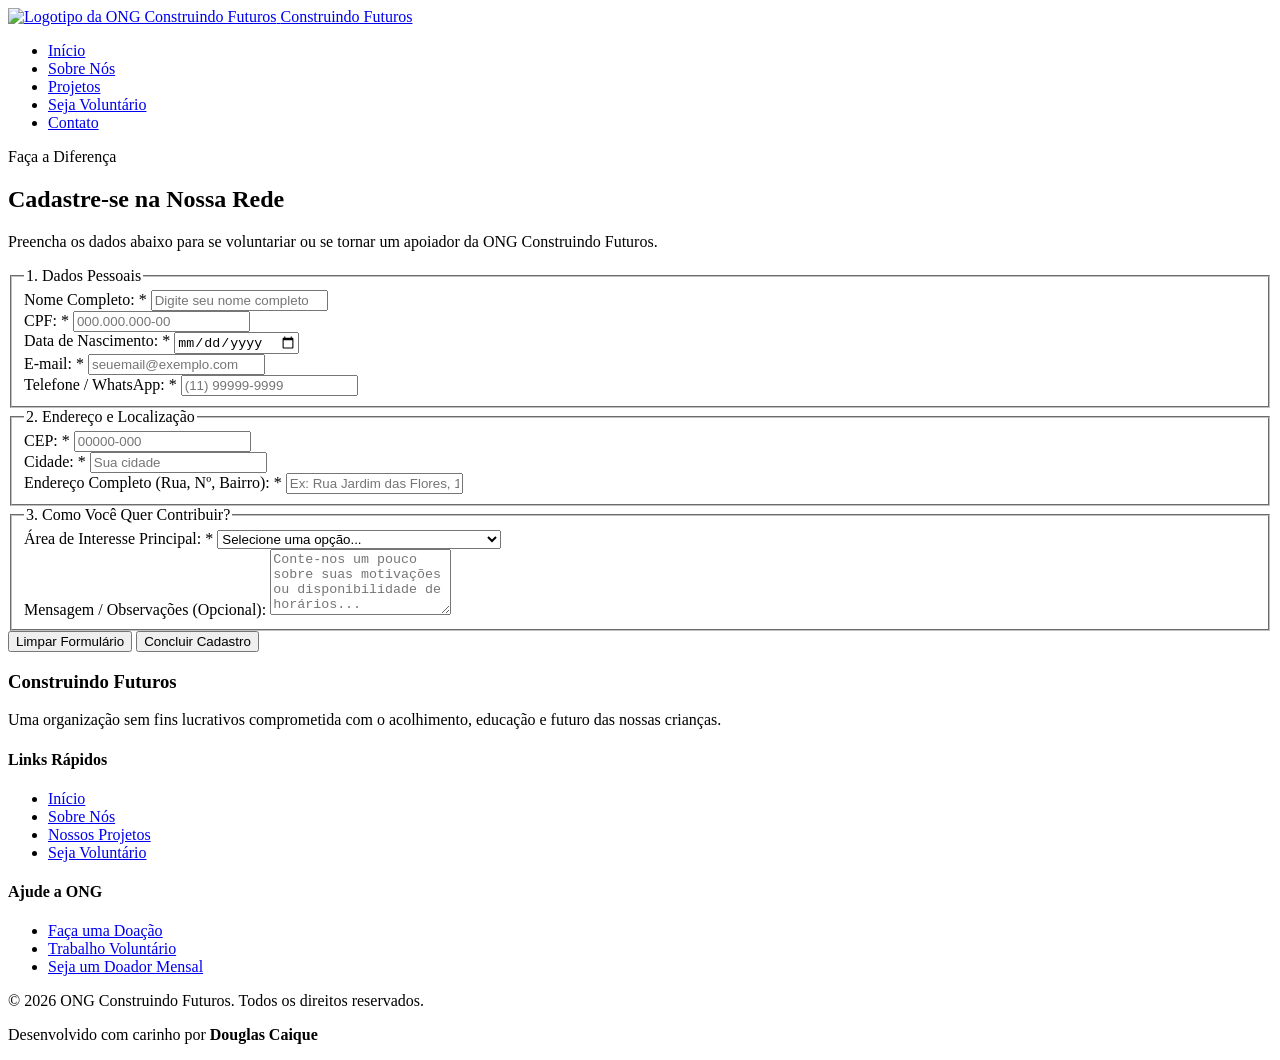
==== cadastro.html @ 306d9855 "feat: projeto de site para ONG de apoio a crianças e adolescentes" ====
<!DOCTYPE html>
<html lang="pt-BR">

<head>
    <meta charset="UTF-8">
    <meta name="viewport" content="width=device-width, initial-scale=1.0">
    <meta name="description"
        content="Junte-se à ONG Construindo Futuros. Cadastre-se como voluntário ou doador e ajude a transformar vidas na nossa comunidade.">
    <title>Cadastro de Voluntários e Apoiadores - ONG Construindo Futuros</title>
    <link rel="stylesheet" href="CSS/estilos.css">
</head>

<body>
    <!-- CABEÇALHO E NAVEGAÇÃO PRINCIPAL -->
    <header class="site-header">
        <div class="container header-container">
            <a href="index.html" class="brand-logo">
                <img src="img/ong_logo" height="200px" width="200px" alt="Logotipo da ONG Construindo Futuros">
                <span>Construindo Futuros</span>
            </a>
            <nav class="main-nav" aria-label="Navegação principal">
                <ul>
                    <li><a href="index.html">Início</a></li>
                    <li><a href="index.html#sobre">Sobre Nós</a></li>
                    <li><a href="projetos.html">Projetos</a></li>
                    <li><a href="cadastro.html" class="active">Seja Voluntário</a></li>
                    <li><a href="index.html#contato">Contato</a></li>
                </ul>
            </nav>
        </div>
    </header>

    <!-- CONTEÚDO PRINCIPAL (FORMULÁRIO DE CADASTRO SEMÂNTICO) -->
    <main>
        <section class="form-section">
            <div class="container">
                <div class="form-wrapper">

                    <div class="form-header">
                        <span class="badge">Faça a Diferença</span>
                        <h1>Cadastre-se na Nossa Rede</h1>
                        <p>Preencha os dados abaixo para se voluntariar ou se tornar um apoiador da ONG Construindo
                            Futuros.</p>
                    </div>

                    <form action="#" method="POST">
                        <!-- FIELDSET 1: DADOS PESSOAIS -->
                        <fieldset>
                            <legend>1. Dados Pessoais</legend>

                            <div class="form-grid">
                                <div class="form-group full-width">
                                    <label for="nome">Nome Completo: *</label>
                                    <input type="text" id="nome" name="nome" placeholder="Digite seu nome completo"
                                        required autocomplete="name">
                                </div>

                                <div class="form-group">
                                    <label for="cpf">CPF: *</label>
                                    <input type="text" id="cpf" name="cpf" required pattern="\d{3}\.\d{3}\.\d{3}-\d{2}"
                                        placeholder="000.000.000-00"
                                        title="Digite um CPF válido no formato 000.000.000-00">
                                </div>

                                <div class="form-group">
                                    <label for="data_nasc">Data de Nascimento: *</label>
                                    <input type="date" id="data_nasc" name="data_nasc" required>
                                </div>

                                <div class="form-group">
                                    <label for="email">E-mail: *</label>
                                    <input type="email" id="email" name="email" placeholder="seuemail@exemplo.com"
                                        required autocomplete="email">
                                </div>

                                <div class="form-group">
                                    <label for="telefone">Telefone / WhatsApp: *</label>
                                    <input type="tel" id="telefone" name="telefone" required
                                        pattern="\(\d{2}\)\s?\d{4,5}-\d{4}" placeholder="(11) 99999-9999"
                                        title="Digite seu telefone no formato (11) 99999-9999" autocomplete="tel">
                                </div>
                            </div>
                        </fieldset>

                        <!-- FIELDSET 2: ENDEREÇO -->
                        <fieldset>
                            <legend>2. Endereço e Localização</legend>

                            <div class="form-grid">
                                <div class="form-group">
                                    <label for="cep">CEP: *</label>
                                    <input type="text" id="cep" name="cep" required pattern="\d{5}-\d{3}"
                                        placeholder="00000-000" title="Digite um CEP válido no formato 00000-000"
                                        autocomplete="postal-code">
                                </div>

                                <div class="form-group">
                                    <label for="cidade">Cidade: *</label>
                                    <input type="text" id="cidade" name="cidade" required placeholder="Sua cidade"
                                        autocomplete="address-level2">
                                </div>

                                <div class="form-group full-width">
                                    <label for="endereco">Endereço Completo (Rua, Nº, Bairro): *</label>
                                    <input type="text" id="endereco" name="endereco" required
                                        placeholder="Ex: Rua Jardim das Flores, 123 - Centro"
                                        autocomplete="street-address">
                                </div>
                            </div>
                        </fieldset>

                        <!-- FIELDSET 3: INTERESSE E ATUAÇÃO -->
                        <fieldset>
                            <legend>3. Como Você Quer Contribuir?</legend>

                            <div class="form-grid">
                                <div class="form-group full-width">
                                    <label for="tipo_interesse">Área de Interesse Principal: *</label>
                                    <select id="tipo_interesse" name="tipo_interesse" required>
                                        <option value="" disabled selected>Selecione uma opção...</option>
                                        <option value="reforco_escolar">Voluntariado - Reforço Escolar e Leitura
                                        </option>
                                        <option value="esportes">Voluntariado - Treino Esportivo e Recreação</option>
                                        <option value="cozinha">Voluntariado - Apoio na Cozinha Solidária</option>
                                        <option value="doador_financeiro">Doador Financeiro Mensal</option>
                                        <option value="doador_alimentos">Doador de Alimentos e Materiais</option>
                                        <option value="outro">Outra Forma de Contribuição</option>
                                    </select>
                                </div>

                                <div class="form-group full-width">
                                    <label for="mensagem">Mensagem / Observações (Opcional):</label>
                                    <textarea id="mensagem" name="mensagem" rows="4"
                                        placeholder="Conte-nos um pouco sobre suas motivações ou disponibilidade de horários..."></textarea>
                                </div>
                            </div>
                        </fieldset>

                        <!-- AÇÕES DO FORMULÁRIO -->
                        <div class="form-actions">
                            <button type="reset" class="btn btn-outline">Limpar Formulário</button>
                            <button type="submit" class="btn btn-primary">Concluir Cadastro</button>
                        </div>
                    </form>

                </div>
            </div>
        </section>
    </main>

    <!-- RODAPÉ SEMÂNTICO -->
    <footer class="site-footer">
        <div class="container">
            <div class="footer-grid">
                <div class="footer-brand">
                    <h3>Construindo Futuros</h3>
                    <p>Uma organização sem fins lucrativos comprometida com o acolhimento, educação e futuro das nossas
                        crianças.</p>
                </div>

                <div class="footer-links">
                    <h4>Links Rápidos</h4>
                    <ul>
                        <li><a href="index.html">Início</a></li>
                        <li><a href="index.html#sobre">Sobre Nós</a></li>
                        <li><a href="projetos.html">Nossos Projetos</a></li>
                        <li><a href="cadastro.html">Seja Voluntário</a></li>
                    </ul>
                </div>

                <div class="footer-links">
                    <h4>Ajude a ONG</h4>
                    <ul>
                        <li><a href="cadastro.html">Faça uma Doação</a></li>
                        <li><a href="cadastro.html">Trabalho Voluntário</a></li>
                        <li><a href="index.html#contato">Seja um Doador Mensal</a></li>
                    </ul>
                </div>
            </div>

            <div class="footer-bottom">
                <p>&copy; 2026 ONG Construindo Futuros. Todos os direitos reservados.</p>
                <p>Desenvolvido com carinho por <strong>Douglas Caique</strong></p>
            </div>
        </div>
    </footer>
</body>

</html>
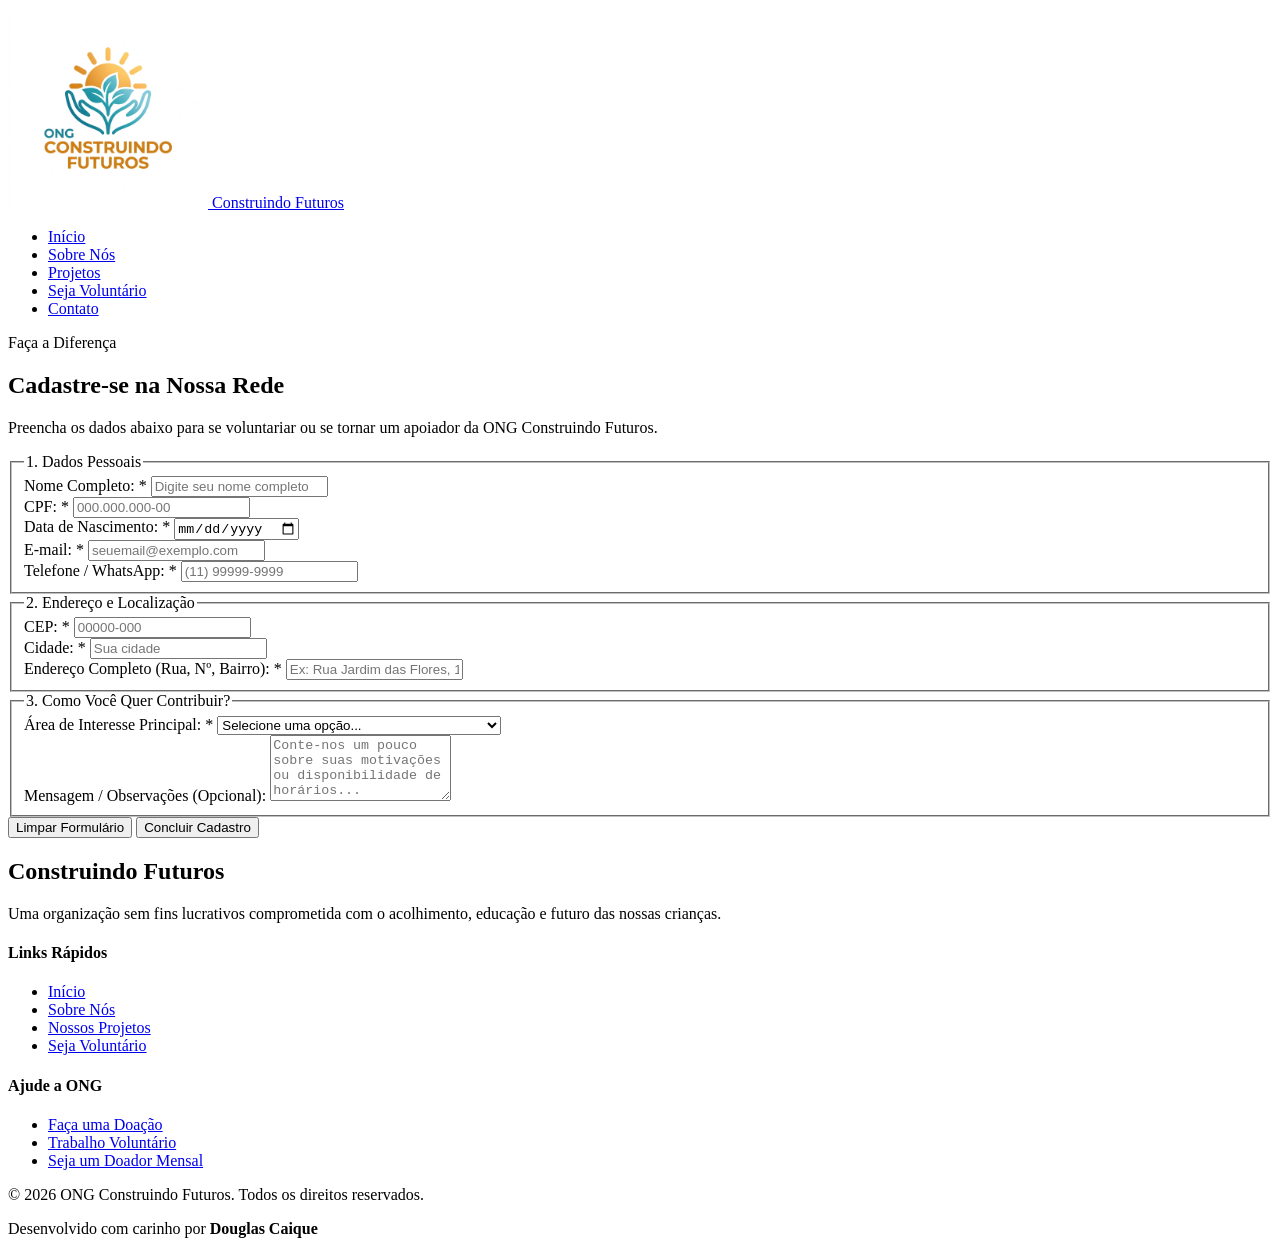
==== commit b3309ccf: "att-css_adicionado" ====
--- a/cadastro.html
+++ b/cadastro.html
@@ -15,7 +15,7 @@
     <header class="site-header">
         <div class="container header-container">
             <a href="index.html" class="brand-logo">
-                <img src="img/ong_logo" height="200px" width="200px" alt="Logotipo da ONG Construindo Futuros">
+                <img src="img/ong_logo.png" height="200" width="200" alt="Logotipo da ONG Construindo Futuros">
                 <span>Construindo Futuros</span>
             </a>
             <nav class="main-nav" aria-label="Navegação principal">
@@ -103,8 +103,7 @@
                                 <div class="form-group full-width">
                                     <label for="endereco">Endereço Completo (Rua, Nº, Bairro): *</label>
                                     <input type="text" id="endereco" name="endereco" required
-                                        placeholder="Ex: Rua Jardim das Flores, 123 - Centro"
-                                        autocomplete="street-address">
+                                        placeholder="Ex: Rua Jardim das Flores, 123 - Centro">
                                 </div>
                             </div>
                         </fieldset>
@@ -153,7 +152,7 @@
         <div class="container">
             <div class="footer-grid">
                 <div class="footer-brand">
-                    <h3>Construindo Futuros</h3>
+                    <h2>Construindo Futuros</h2>
                     <p>Uma organização sem fins lucrativos comprometida com o acolhimento, educação e futuro das nossas
                         crianças.</p>
                 </div>
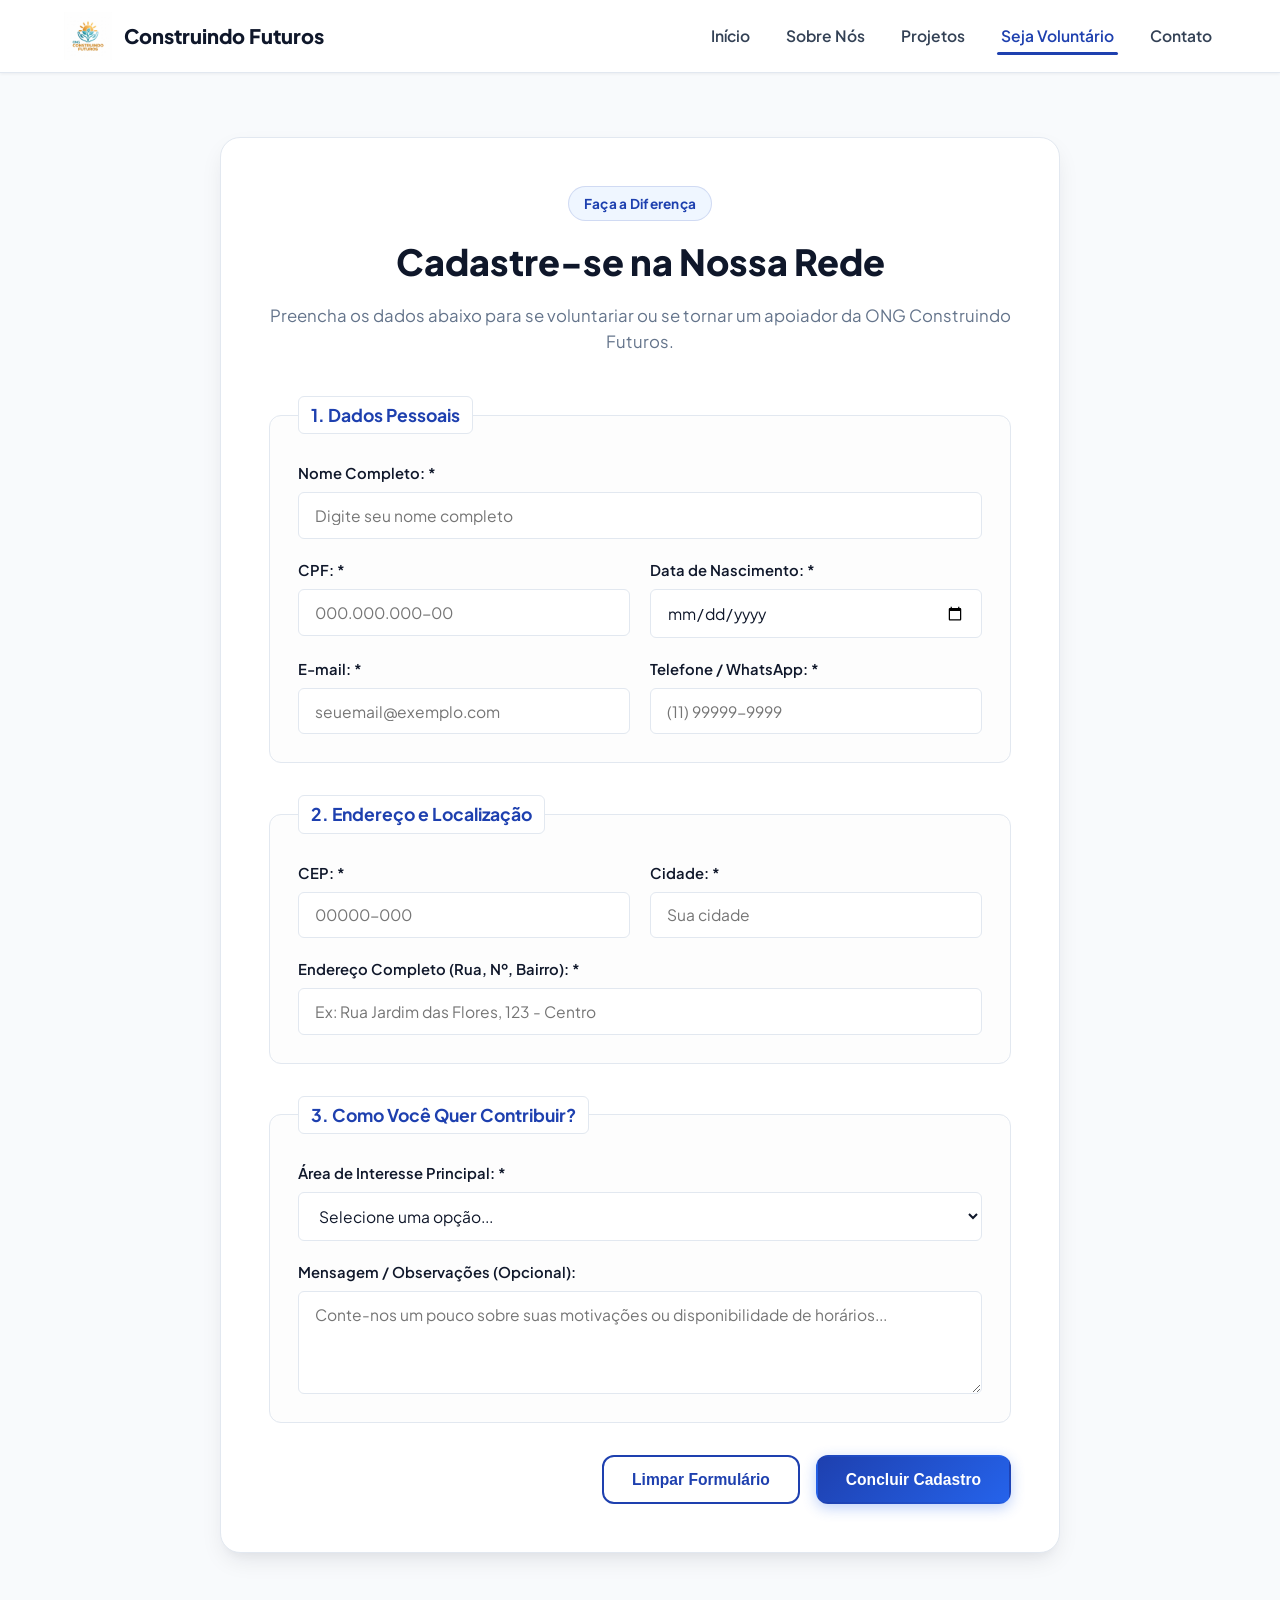
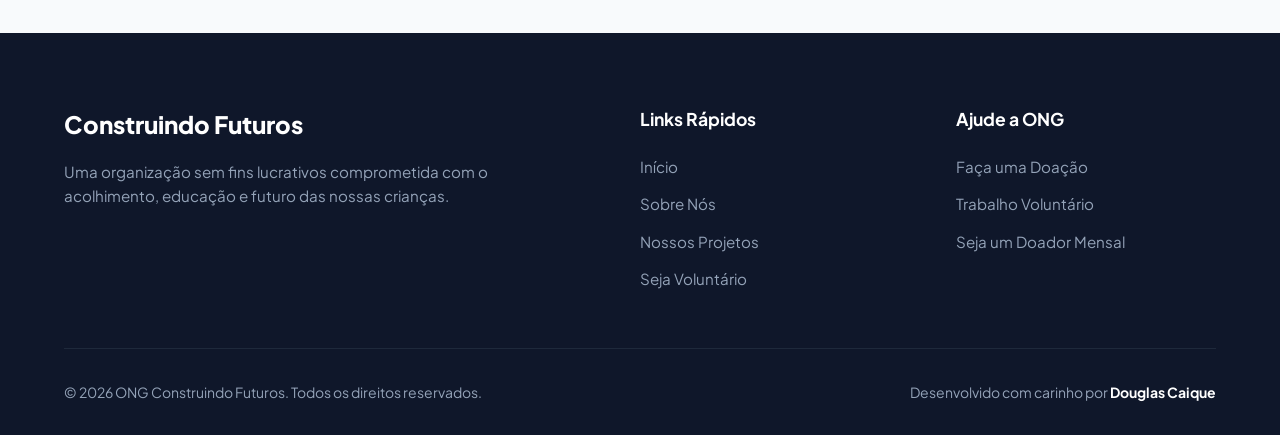
==== commit 4711038b: "att" ====
--- a/cadastro.html
+++ b/cadastro.html
@@ -15,7 +15,7 @@
     <header class="site-header">
         <div class="container header-container">
             <a href="index.html" class="brand-logo">
-                <img src="img/ong_logo.png" height="200" width="200" alt="Logotipo da ONG Construindo Futuros">
+                <img src="img/ong_logo.png" alt="Logotipo da ONG Construindo Futuros">
                 <span>Construindo Futuros</span>
             </a>
             <nav class="main-nav" aria-label="Navegação principal">
@@ -183,6 +183,7 @@
             </div>
         </div>
     </footer>
+    <script src="JS/script.js" defer></script>
 </body>
 
 </html>
--- a/CSS/estilos.css
+++ b/CSS/estilos.css
@@ -0,0 +1,904 @@
+@import url('https://fonts.googleapis.com/css2?family=Plus+Jakarta+Sans:wght@400;500;600;700;800&display=swap');
+
+:root {
+    /* Paleta de Cores Primária e Secundária */
+    --primary: #1e40af;
+    --primary-hover: #1d4ed8;
+    --primary-light: #eff6ff;
+
+    --secondary: #f59e0b;
+    --secondary-hover: #d97706;
+    --secondary-light: #fffbeb;
+
+    --accent: #10b981;
+    --accent-light: #ecfdf5;
+
+    /* Neutros & Superfícies */
+    --dark: #0f172a;
+    --text: #334155;
+    --text-muted: #64748b;
+    --bg: #f8fafc;
+    --white: #ffffff;
+    --card-bg: #ffffff;
+    --border: #e2e8f0;
+
+    /* Elevações e Sombras */
+    --shadow-sm: 0 1px 3px rgba(15, 23, 42, 0.06);
+    --shadow-md: 0 4px 6px -1px rgba(15, 23, 42, 0.08), 0 2px 4px -1px rgba(15, 23, 42, 0.04);
+    --shadow-lg: 0 10px 25px -5px rgba(15, 23, 42, 0.1), 0 8px 10px -6px rgba(15, 23, 42, 0.04);
+
+    /* Arredondamento de Bordas */
+    --radius-sm: 6px;
+    --radius-md: 12px;
+    --radius-lg: 20px;
+    --radius-full: 9999px;
+
+    /* Transição Suave */
+    --transition: all 0.3s cubic-bezier(0.4, 0, 0.2, 1);
+
+    /* Tipografia */
+    --font-main: 'Plus Jakarta Sans', -apple-system, BlinkMacSystemFont, 'Segoe UI', Roboto, sans-serif;
+}
+
+/* --------------------------------------------------------------------------
+   2. RESET DE CSS & ESTILOS BASE
+   -------------------------------------------------------------------------- */
+*,
+*::before,
+*::after {
+    box-sizing: border-box;
+    margin: 0;
+    padding: 0;
+}
+
+html {
+    scroll-behavior: smooth;
+    font-size: 16px;
+}
+
+body {
+    font-family: var(--font-main);
+    background-color: var(--bg);
+    color: var(--text);
+    line-height: 1.6;
+    -webkit-font-smoothing: antialiased;
+    -moz-osx-font-smoothing: grayscale;
+    min-height: 100vh;
+    display: flex;
+    flex-direction: column;
+}
+
+main {
+    flex-grow: 1;
+}
+
+img {
+    max-width: 100%;
+    height: auto;
+    display: block;
+}
+
+a {
+    color: inherit;
+    text-decoration: none;
+}
+
+.sr-only {
+    position: absolute;
+    width: 1px;
+    height: 1px;
+    padding: 0;
+    margin: -1px;
+    overflow: hidden;
+    clip: rect(0, 0, 0, 0);
+    white-space: nowrap;
+    border-width: 0;
+}
+
+/* --------------------------------------------------------------------------
+   3. LAYOUT CONTAINER & ESTRUTURAS
+   -------------------------------------------------------------------------- */
+.container {
+    width: 100%;
+    max-width: 1200px;
+    margin: 0 auto;
+    padding: 0 1.5rem;
+}
+
+/* --------------------------------------------------------------------------
+   4. CABEÇALHO & NAVEGAÇÃO PRINCIPAL (FLEXBOX)
+   -------------------------------------------------------------------------- */
+.site-header {
+    position: sticky;
+    top: 0;
+    z-index: 1000;
+    background-color: rgba(255, 255, 255, 0.95);
+    backdrop-filter: blur(12px);
+    -webkit-backdrop-filter: blur(12px);
+    border-bottom: 1px solid var(--border);
+    box-shadow: var(--shadow-sm);
+}
+
+.header-container {
+    display: flex;
+    align-items: center;
+    justify-content: space-between;
+    padding-top: 0.75rem;
+    padding-bottom: 0.75rem;
+}
+
+.brand-logo {
+    display: flex;
+    align-items: center;
+    gap: 0.75rem;
+    font-weight: 800;
+    font-size: 1.25rem;
+    color: var(--dark);
+    transition: var(--transition);
+}
+
+.brand-logo img {
+    height: 48px;
+    width: auto;
+    object-fit: contain;
+    transition: transform 0.3s ease;
+}
+
+.brand-logo:hover img {
+    transform: scale(1.05);
+}
+
+.main-nav ul {
+    display: flex;
+    align-items: center;
+    gap: 1.75rem;
+    list-style: none;
+}
+
+.main-nav a {
+    font-weight: 600;
+    font-size: 0.975rem;
+    color: var(--text);
+    padding: 0.5rem 0.25rem;
+    position: relative;
+    transition: var(--transition);
+}
+
+.main-nav a:hover,
+.main-nav a.active {
+    color: var(--primary);
+}
+
+.main-nav a.active::after,
+.main-nav a:hover::after {
+    content: '';
+    position: absolute;
+    bottom: -2px;
+    left: 0;
+    width: 100%;
+    height: 3px;
+    background: var(--primary);
+    border-radius: 3px;
+}
+
+/* --------------------------------------------------------------------------
+   5. BOTÕES & ELEMENTOS DE INTERAÇÃO
+   -------------------------------------------------------------------------- */
+.badge {
+    display: inline-flex;
+    align-items: center;
+    padding: 0.35rem 0.9rem;
+    background-color: var(--primary-light);
+    color: var(--primary);
+    font-size: 0.85rem;
+    font-weight: 700;
+    border-radius: var(--radius-full);
+    border: 1px solid rgba(30, 64, 175, 0.15);
+    letter-spacing: 0.02em;
+    width: fit-content;
+}
+
+.btn-group {
+    display: flex;
+    flex-wrap: wrap;
+    gap: 1rem;
+    align-items: center;
+}
+
+.btn {
+    display: inline-flex;
+    align-items: center;
+    justify-content: center;
+    padding: 0.85rem 1.75rem;
+    font-size: 0.975rem;
+    font-weight: 700;
+    border-radius: var(--radius-md);
+    transition: var(--transition);
+    border: 2px solid transparent;
+    cursor: pointer;
+    text-align: center;
+}
+
+.btn-primary {
+    background: linear-gradient(135deg, var(--primary) 0%, #2563eb 100%);
+    color: var(--white);
+    box-shadow: 0 4px 14px rgba(37, 99, 235, 0.3);
+}
+
+.btn-primary:hover {
+    transform: translateY(-2px);
+    box-shadow: 0 6px 20px rgba(37, 99, 235, 0.42);
+    background: linear-gradient(135deg, #1d4ed8 0%, #1e40af 100%);
+}
+
+.btn-secondary {
+    background: linear-gradient(135deg, var(--secondary) 0%, #d97706 100%);
+    color: var(--white);
+    box-shadow: 0 4px 14px rgba(245, 158, 11, 0.3);
+}
+
+.btn-secondary:hover {
+    transform: translateY(-2px);
+    box-shadow: 0 6px 20px rgba(245, 158, 11, 0.42);
+}
+
+.btn-outline {
+    background-color: transparent;
+    border-color: var(--primary);
+    color: var(--primary);
+}
+
+.btn-outline:hover {
+    background-color: var(--primary-light);
+    transform: translateY(-2px);
+}
+
+/* --------------------------------------------------------------------------
+   6. SEÇÃO HERO (GRID & FLEXBOX)
+   -------------------------------------------------------------------------- */
+.hero-section {
+    background: linear-gradient(135deg, #f0f7ff 0%, #e0f2fe 100%);
+    padding: 4.5rem 0 5rem 0;
+    position: relative;
+    overflow: hidden;
+}
+
+.hero-grid {
+    display: grid;
+    grid-template-columns: 1.2fr 1fr;
+    gap: 3rem;
+    align-items: center;
+}
+
+.hero-content {
+    display: flex;
+    flex-direction: column;
+    align-items: flex-start;
+    gap: 1.25rem;
+}
+
+.hero-content h1 {
+    font-size: 2.75rem;
+    font-weight: 800;
+    line-height: 1.25;
+    color: var(--dark);
+    letter-spacing: -0.02em;
+}
+
+.hero-content h1 span {
+    background: linear-gradient(135deg, var(--primary) 0%, #2563eb 100%);
+    -webkit-background-clip: text;
+    -webkit-text-fill-color: transparent;
+}
+
+.hero-content p {
+    font-size: 1.125rem;
+    color: var(--text);
+    line-height: 1.65;
+    max-width: 580px;
+}
+
+.hero-media {
+    display: flex;
+    justify-content: center;
+    align-items: center;
+    border-radius: var(--radius-lg);
+    overflow: hidden;
+    box-shadow: var(--shadow-lg);
+    border: 4px solid var(--white);
+    background-color: var(--white);
+}
+
+.hero-media img {
+    width: 100%;
+    height: 100%;
+    max-height: 380px;
+    object-fit: cover;
+    border-radius: calc(var(--radius-lg) - 4px);
+    transition: transform 0.5s ease;
+}
+
+.hero-media:hover img {
+    transform: scale(1.03);
+}
+
+/* --------------------------------------------------------------------------
+   7. BARRA DE ESTATÍSTICAS (CSS GRID)
+   -------------------------------------------------------------------------- */
+.stats-section {
+    background: linear-gradient(135deg, var(--primary) 0%, #1d4ed8 100%);
+    color: var(--white);
+    padding: 3.5rem 0;
+    box-shadow: inset 0 2px 4px rgba(0, 0, 0, 0.1);
+}
+
+.stats-grid {
+    display: grid;
+    grid-template-columns: repeat(auto-fit, minmax(200px, 1fr));
+    gap: 2rem;
+    text-align: center;
+}
+
+.stat-item {
+    display: flex;
+    flex-direction: column;
+    align-items: center;
+    gap: 0.4rem;
+}
+
+.stat-item h3 {
+    font-size: 2.75rem;
+    font-weight: 800;
+    color: var(--white);
+    letter-spacing: -0.02em;
+}
+
+.stat-item p {
+    font-size: 0.95rem;
+    color: rgba(255, 255, 255, 0.9);
+    font-weight: 600;
+    text-transform: uppercase;
+    letter-spacing: 0.05em;
+}
+
+/* --------------------------------------------------------------------------
+   8. TÍTULOS DE SEÇÃO
+   -------------------------------------------------------------------------- */
+.section-title {
+    font-size: 2.25rem;
+    font-weight: 800;
+    color: var(--dark);
+    text-align: center;
+    margin-bottom: 0.75rem;
+    letter-spacing: -0.02em;
+}
+
+.section-subtitle {
+    font-size: 1.125rem;
+    color: var(--text-muted);
+    text-align: center;
+    max-width: 680px;
+    margin: 0 auto 3rem auto;
+    line-height: 1.6;
+}
+
+/* --------------------------------------------------------------------------
+   9. SEÇÃO SOBRE NÓS (CSS GRID & FLEXBOX)
+   -------------------------------------------------------------------------- */
+.about-section {
+    padding: 5rem 0;
+    background-color: var(--bg);
+}
+
+.about-grid {
+    display: grid;
+    grid-template-columns: repeat(auto-fit, minmax(280px, 1fr));
+    gap: 2rem;
+}
+
+.about-card {
+    background-color: var(--card-bg);
+    padding: 2.25rem;
+    border-radius: var(--radius-md);
+    border: 1px solid var(--border);
+    box-shadow: var(--shadow-sm);
+    display: flex;
+    flex-direction: column;
+    gap: 1rem;
+    transition: var(--transition);
+}
+
+.about-card:hover {
+    transform: translateY(-6px);
+    box-shadow: var(--shadow-lg);
+    border-color: rgba(30, 64, 175, 0.25);
+}
+
+.about-card-icon {
+    font-size: 2.25rem;
+    width: 60px;
+    height: 60px;
+    display: flex;
+    align-items: center;
+    justify-content: center;
+    background-color: var(--primary-light);
+    border-radius: var(--radius-md);
+}
+
+.about-card h3 {
+    font-size: 1.35rem;
+    font-weight: 700;
+    color: var(--dark);
+}
+
+.about-card p {
+    font-size: 1rem;
+    color: var(--text-muted);
+    line-height: 1.6;
+}
+
+/* --------------------------------------------------------------------------
+   10. SEÇÃO DE PROJETOS (GRID DE CARDS NA HOME & PÁGINA DEDICADA)
+   -------------------------------------------------------------------------- */
+.projects-section {
+    padding: 5rem 0;
+    background-color: var(--white);
+}
+
+.projects-grid {
+    display: grid;
+    grid-template-columns: repeat(auto-fit, minmax(320px, 1fr));
+    gap: 2.25rem;
+}
+
+.project-card {
+    background-color: var(--card-bg);
+    border-radius: var(--radius-md);
+    overflow: hidden;
+    border: 1px solid var(--border);
+    box-shadow: var(--shadow-sm);
+    display: flex;
+    flex-direction: column;
+    transition: var(--transition);
+}
+
+.project-card:hover {
+    transform: translateY(-6px);
+    box-shadow: var(--shadow-lg);
+    border-color: rgba(30, 64, 175, 0.25);
+}
+
+.project-figure {
+    width: 100%;
+    height: 220px;
+    overflow: hidden;
+    position: relative;
+}
+
+.project-figure img {
+    width: 100%;
+    height: 100%;
+    object-fit: cover;
+    transition: transform 0.5s ease;
+}
+
+.project-card:hover .project-figure img {
+    transform: scale(1.06);
+}
+
+.project-body {
+    padding: 1.75rem;
+    display: flex;
+    flex-direction: column;
+    flex-grow: 1;
+    gap: 0.85rem;
+}
+
+.project-body h3 {
+    font-size: 1.35rem;
+    font-weight: 700;
+    color: var(--dark);
+}
+
+.project-body p {
+    font-size: 0.975rem;
+    color: var(--text-muted);
+    line-height: 1.6;
+    flex-grow: 1;
+}
+
+.project-body .btn {
+    align-self: flex-start;
+    margin-top: 0.5rem;
+}
+
+/* Estilos de Projetos Detalhados (para projetos.html) */
+.project-card-horizontal {
+    display: grid;
+    grid-template-columns: 1fr 1fr;
+    align-items: center;
+    background-color: var(--card-bg);
+    border-radius: var(--radius-lg);
+    overflow: hidden;
+    border: 1px solid var(--border);
+    box-shadow: var(--shadow-md);
+    transition: var(--transition);
+}
+
+.project-card-horizontal:hover {
+    box-shadow: var(--shadow-lg);
+}
+
+.project-card-horizontal .project-figure {
+    height: 100%;
+    min-height: 320px;
+}
+
+.project-card-horizontal .project-body {
+    padding: 2.5rem;
+}
+
+.project-card-horizontal .project-list {
+    margin-bottom: 1.5rem;
+    color: var(--text-muted);
+    list-style: disc;
+    padding-left: 1.25rem;
+    line-height: 1.7;
+}
+
+/* --------------------------------------------------------------------------
+   11. SEÇÃO DE CONTATO (CSS GRID & CARDS)
+   -------------------------------------------------------------------------- */
+.contact-section {
+    padding: 5rem 0;
+    background-color: var(--bg);
+}
+
+.contact-card-grid {
+    display: grid;
+    grid-template-columns: repeat(auto-fit, minmax(230px, 1fr));
+    gap: 1.75rem;
+}
+
+.contact-card {
+    background-color: var(--card-bg);
+    padding: 2rem 1.5rem;
+    border-radius: var(--radius-md);
+    border: 1px solid var(--border);
+    box-shadow: var(--shadow-sm);
+    text-align: center;
+    display: flex;
+    flex-direction: column;
+    align-items: center;
+    gap: 0.75rem;
+    transition: var(--transition);
+}
+
+.contact-card:hover {
+    transform: translateY(-4px);
+    box-shadow: var(--shadow-md);
+    border-color: rgba(30, 64, 175, 0.25);
+}
+
+.contact-icon {
+    font-size: 2.25rem;
+    width: 56px;
+    height: 56px;
+    display: flex;
+    align-items: center;
+    justify-content: center;
+    background-color: var(--primary-light);
+    border-radius: 50%;
+    color: var(--primary);
+}
+
+.contact-card h3 {
+    font-size: 1.2rem;
+    font-weight: 700;
+    color: var(--dark);
+}
+
+.contact-card p,
+.contact-card address {
+    font-size: 0.95rem;
+    color: var(--text-muted);
+    font-style: normal;
+    line-height: 1.5;
+}
+
+.contact-card a {
+    color: var(--primary);
+    font-weight: 600;
+    transition: var(--transition);
+}
+
+.contact-card a:hover {
+    color: var(--primary-hover);
+    text-decoration: underline;
+}
+
+/* --------------------------------------------------------------------------
+   12. FORMULÁRIO DE CADASTRO (`cadastro.html`) - CSS GRID
+   -------------------------------------------------------------------------- */
+.form-section {
+    padding: 4rem 0 5rem 0;
+    background-color: var(--bg);
+}
+
+.form-wrapper {
+    max-width: 840px;
+    margin: 0 auto;
+    background-color: var(--card-bg);
+    padding: 3rem;
+    border-radius: var(--radius-lg);
+    border: 1px solid var(--border);
+    box-shadow: var(--shadow-lg);
+}
+
+.form-header {
+    text-align: center;
+    margin-bottom: 2.5rem;
+    display: flex;
+    flex-direction: column;
+    align-items: center;
+    gap: 0.75rem;
+}
+
+.form-header h1 {
+    font-size: 2.25rem;
+    font-weight: 800;
+    color: var(--dark);
+}
+
+.form-header p {
+    font-size: 1.05rem;
+    color: var(--text-muted);
+}
+
+fieldset {
+    border: 1px solid var(--border);
+    border-radius: var(--radius-md);
+    padding: 1.75rem;
+    margin-bottom: 2rem;
+    background-color: #fdfdfd;
+}
+
+legend {
+    font-size: 1.1rem;
+    font-weight: 700;
+    color: var(--primary);
+    padding: 0.25rem 0.75rem;
+    background-color: var(--white);
+    border-radius: var(--radius-sm);
+    border: 1px solid var(--border);
+}
+
+.form-grid {
+    display: grid;
+    grid-template-columns: 1fr 1fr;
+    gap: 1.25rem;
+}
+
+.form-group {
+    display: flex;
+    flex-direction: column;
+    gap: 0.4rem;
+}
+
+.form-group.full-width {
+    grid-column: 1 / -1;
+}
+
+label {
+    font-size: 0.925rem;
+    font-weight: 600;
+    color: var(--dark);
+}
+
+input,
+select,
+textarea {
+    width: 100%;
+    padding: 0.8rem 1rem;
+    font-size: 0.975rem;
+    font-family: inherit;
+    border: 1.5px solid var(--border);
+    border-radius: var(--radius-sm);
+    background-color: var(--white);
+    color: var(--dark);
+    transition: var(--transition);
+    outline: none;
+}
+
+input:focus,
+select:focus,
+textarea:focus {
+    border-color: var(--primary);
+    box-shadow: 0 0 0 4px rgba(37, 99, 235, 0.15);
+}
+
+.form-actions {
+    display: flex;
+    justify-content: flex-end;
+    gap: 1rem;
+    margin-top: 1.5rem;
+}
+
+/* --------------------------------------------------------------------------
+   13. RODAPÉ (`.site-footer`) - CSS GRID & FLEXBOX
+   -------------------------------------------------------------------------- */
+.site-footer {
+    background-color: var(--dark);
+    color: #94a3b8;
+    padding: 4.5rem 0 2rem 0;
+    margin-top: auto;
+}
+
+.footer-grid {
+    display: grid;
+    grid-template-columns: 2fr 1fr 1fr;
+    gap: 3.5rem;
+    margin-bottom: 3.5rem;
+}
+
+.footer-brand h2,
+.footer-brand h3 {
+    color: var(--white);
+    font-size: 1.5rem;
+    font-weight: 800;
+    margin-bottom: 1rem;
+}
+
+.footer-brand p {
+    line-height: 1.6;
+    font-size: 0.95rem;
+}
+
+.footer-links h4 {
+    color: var(--white);
+    font-size: 1.1rem;
+    font-weight: 700;
+    margin-bottom: 1.25rem;
+}
+
+.footer-links ul {
+    list-style: none;
+    display: flex;
+    flex-direction: column;
+    gap: 0.75rem;
+}
+
+.footer-links a {
+    color: #94a3b8;
+    font-size: 0.95rem;
+    transition: var(--transition);
+}
+
+.footer-links a:hover {
+    color: var(--white);
+}
+
+.footer-bottom {
+    border-top: 1px solid #1e293b;
+    padding-top: 2rem;
+    display: flex;
+    flex-wrap: wrap;
+    justify-content: space-between;
+    align-items: center;
+    gap: 1rem;
+    font-size: 0.875rem;
+}
+
+.footer-bottom strong {
+    color: var(--white);
+}
+
+/* --------------------------------------------------------------------------
+   14. RESPONSIVIDADE (MEDIA QUERIES)
+   -------------------------------------------------------------------------- */
+@media (max-width: 992px) {
+    .hero-grid {
+        grid-template-columns: 1fr;
+        text-align: center;
+    }
+
+    .hero-content {
+        align-items: center;
+    }
+
+    .hero-content p {
+        max-width: 100%;
+    }
+
+    .btn-group {
+        justify-content: center;
+    }
+
+    .project-card-horizontal {
+        grid-template-columns: 1fr;
+    }
+
+    .project-card-horizontal .project-figure {
+        min-height: 240px;
+    }
+
+    .footer-grid {
+        grid-template-columns: 1fr 1fr;
+    }
+}
+
+@media (max-width: 768px) {
+    html {
+        font-size: 15px;
+    }
+
+    .header-container {
+        flex-direction: column;
+        gap: 1rem;
+        text-align: center;
+    }
+
+    .main-nav ul {
+        flex-wrap: wrap;
+        justify-content: center;
+        gap: 1rem;
+    }
+
+    .hero-content h1 {
+        font-size: 2.15rem;
+    }
+
+    .section-title {
+        font-size: 1.85rem;
+    }
+
+    .form-wrapper {
+        padding: 2rem 1.25rem;
+    }
+
+    .form-grid {
+        grid-template-columns: 1fr;
+    }
+
+    .form-actions {
+        flex-direction: column-reverse;
+    }
+
+    .form-actions .btn {
+        width: 100%;
+    }
+
+    .footer-grid {
+        grid-template-columns: 1fr;
+        gap: 2rem;
+    }
+
+    .footer-bottom {
+        flex-direction: column;
+        text-align: center;
+    }
+}
+
+@media (max-width: 480px) {
+    .hero-section {
+        padding: 3rem 0;
+    }
+
+    .btn-group {
+        flex-direction: column;
+        width: 100%;
+    }
+
+    .btn-group .btn {
+        width: 100%;
+    }
+
+    .stats-grid {
+        grid-template-columns: 1fr 1fr;
+        gap: 1.5rem;
+    }
+
+    .stat-item h3 {
+        font-size: 2.2rem;
+    }
+}
